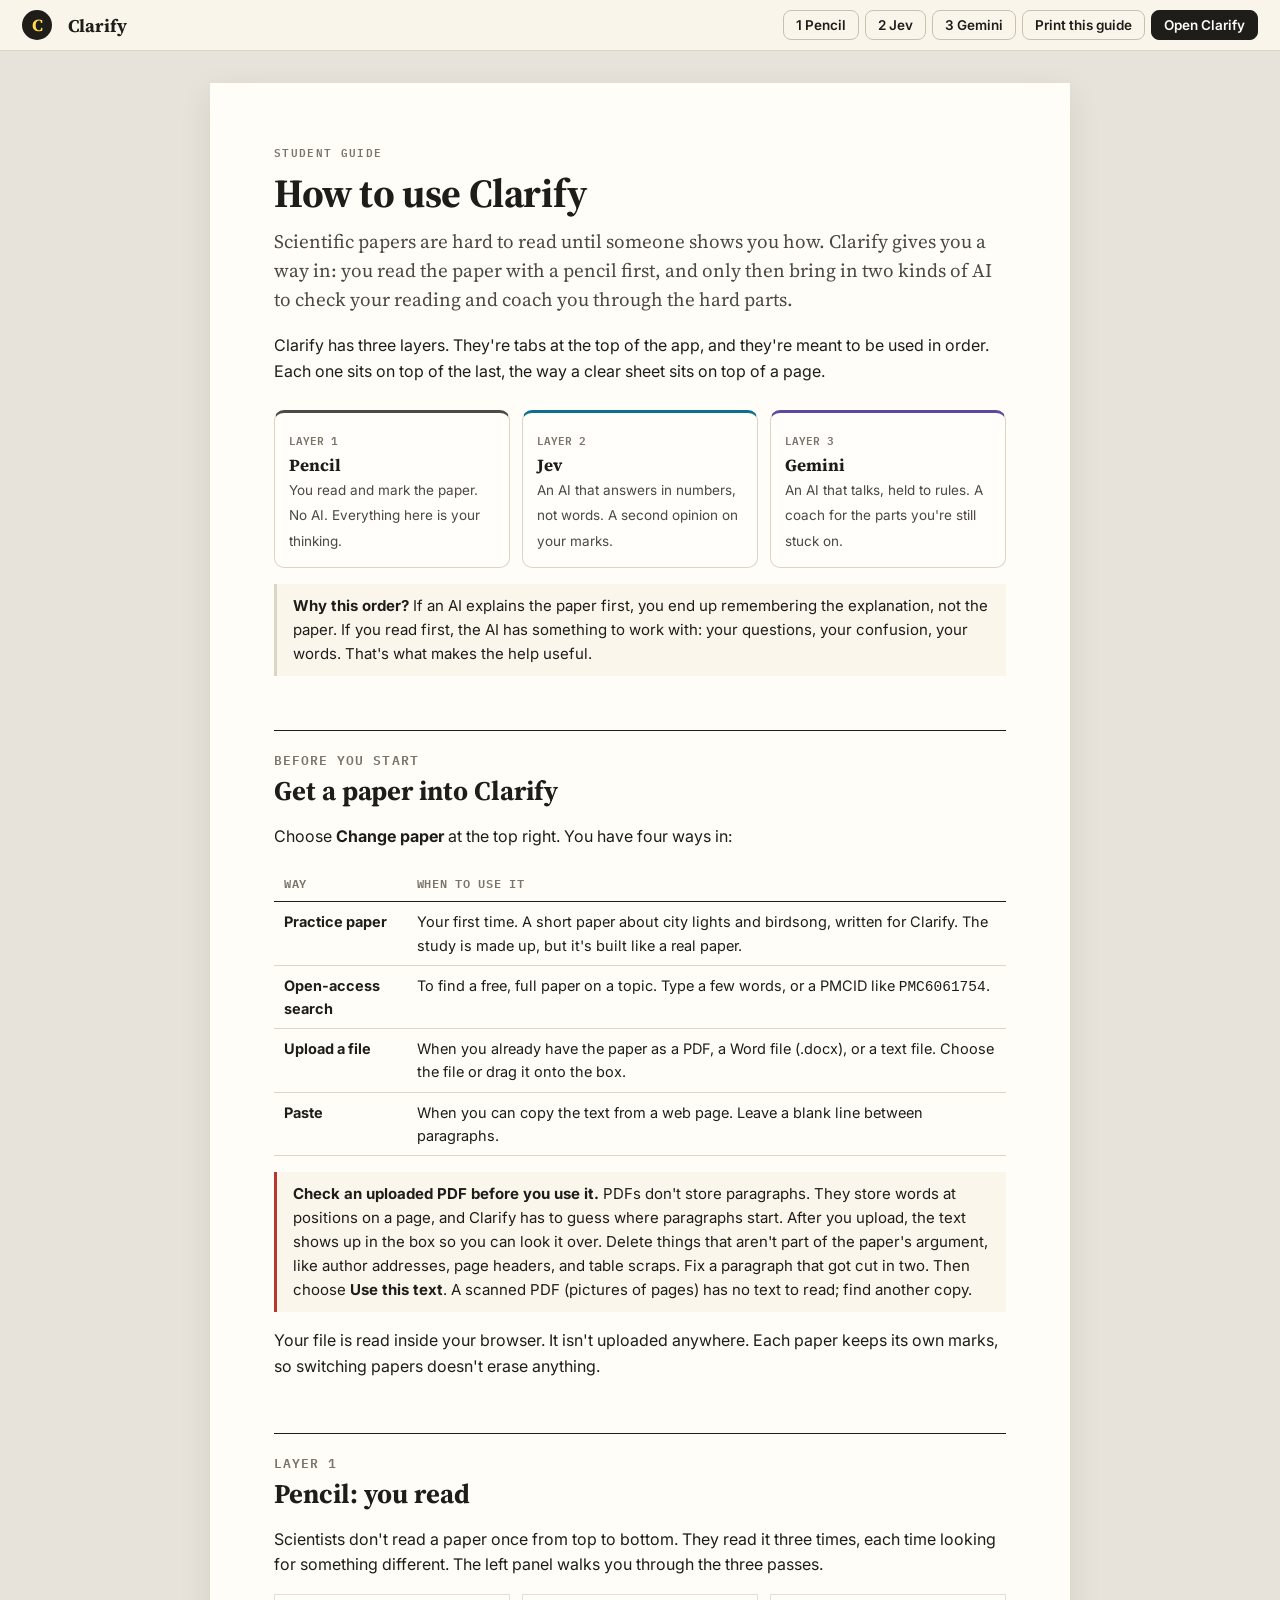
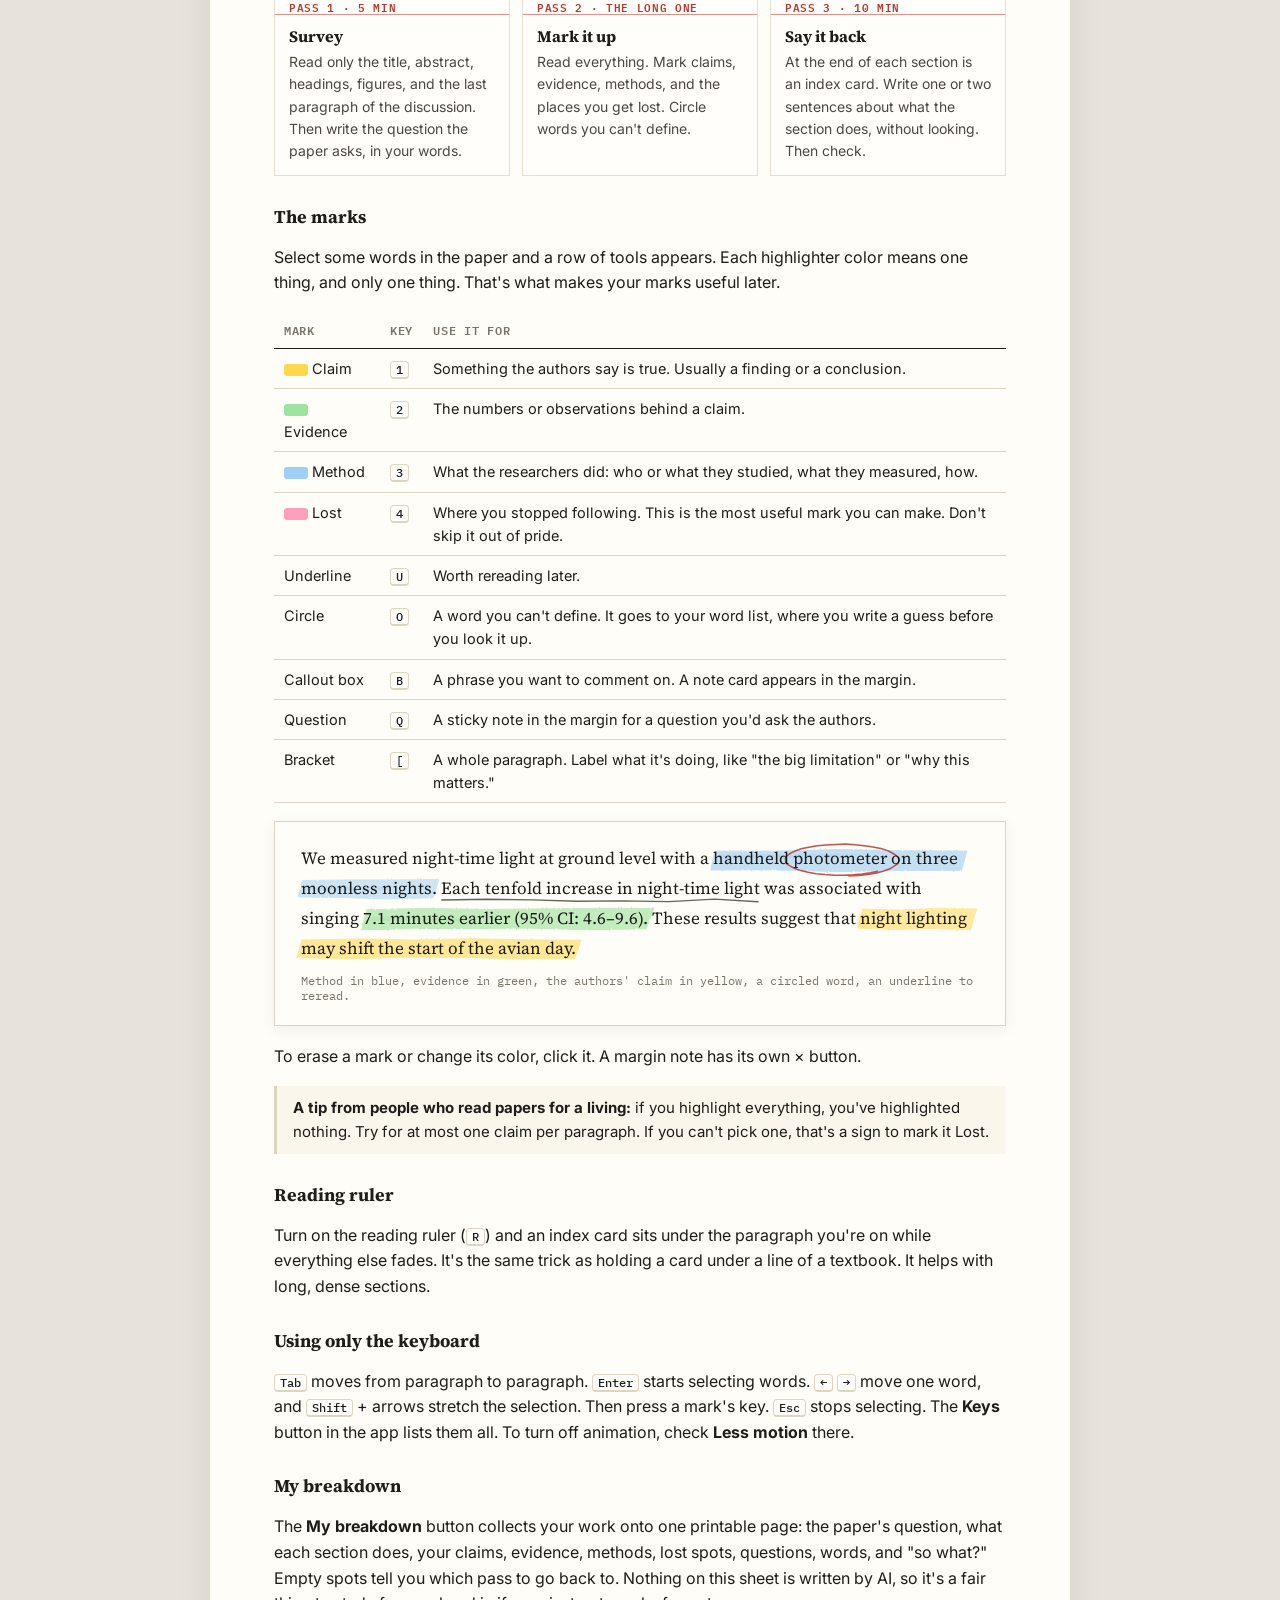
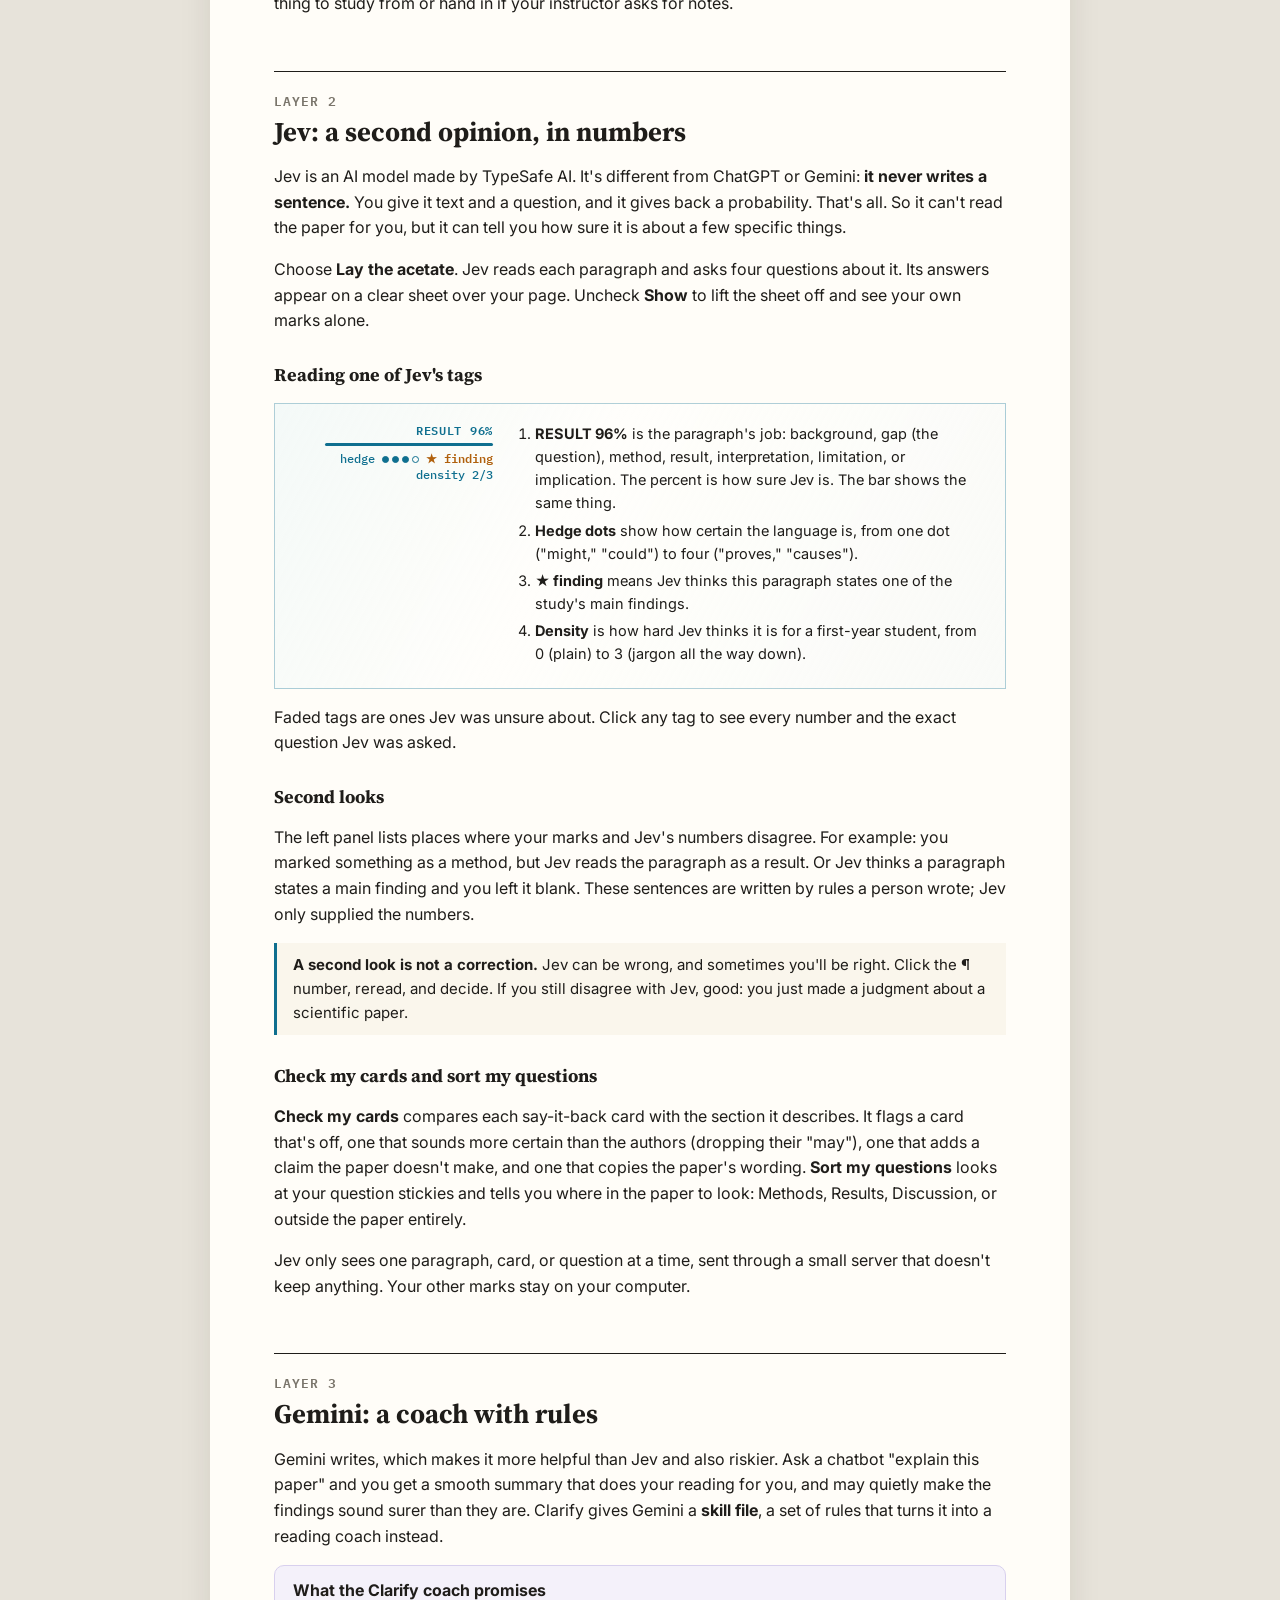
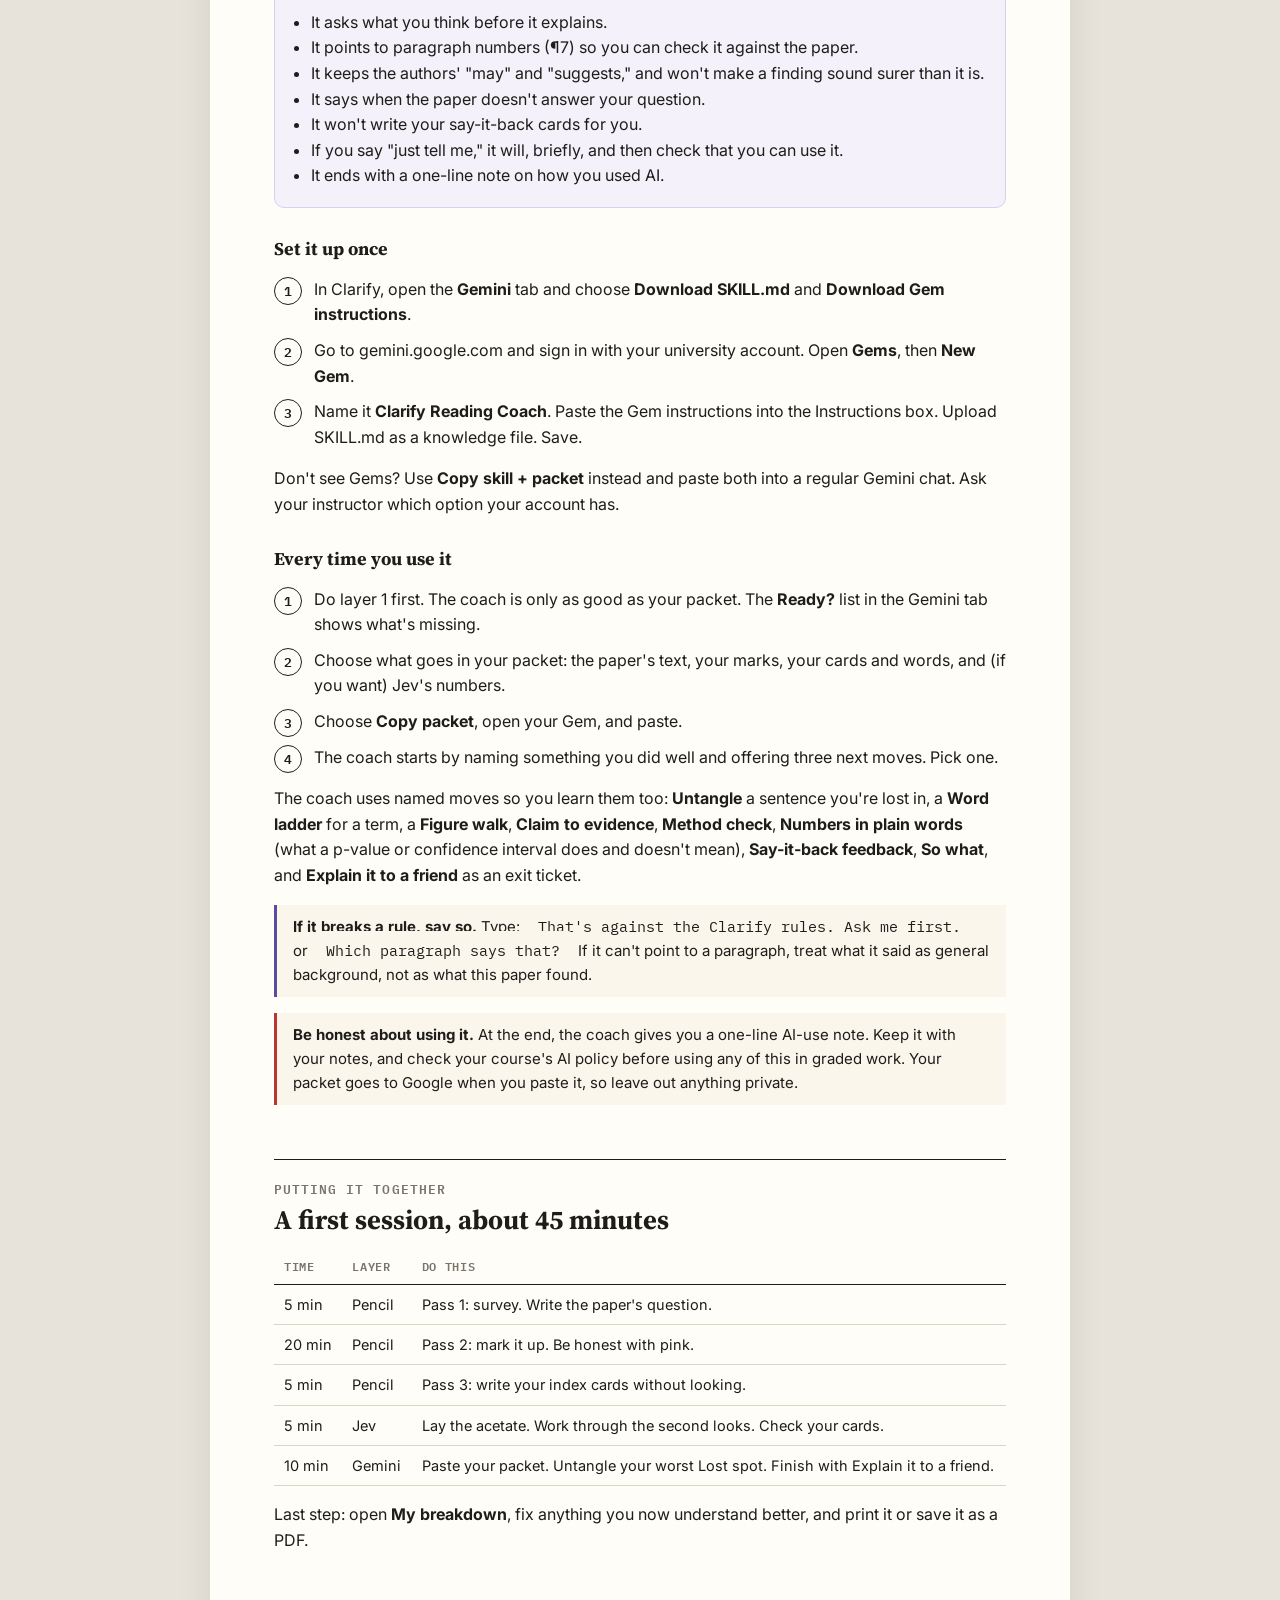
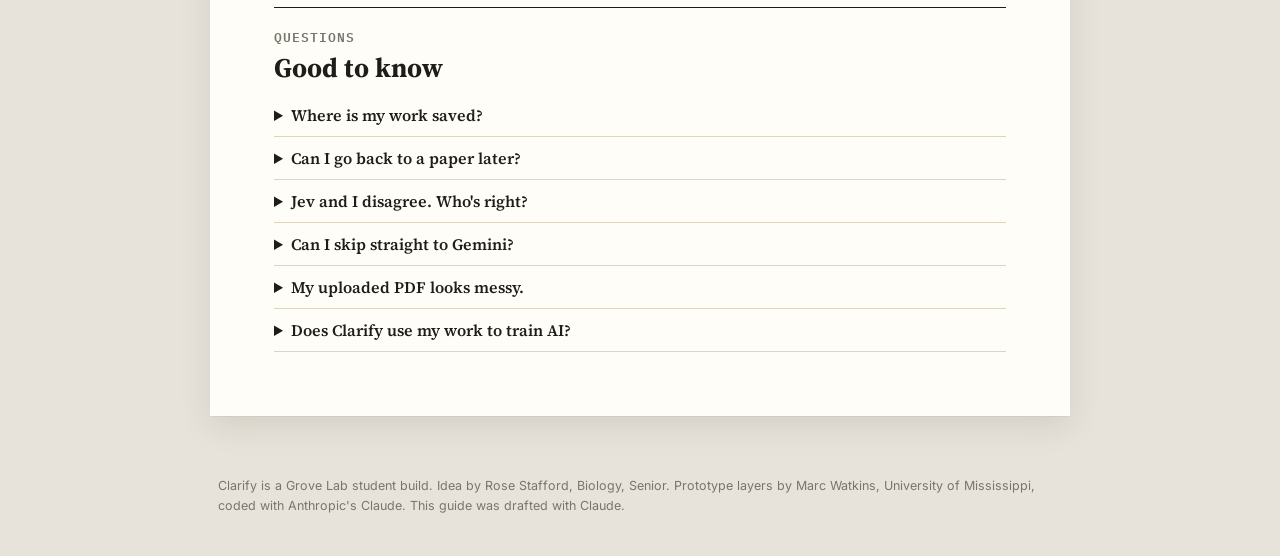
==== how-to-use/index.html @ d13e6b3a "Add files via upload" ====
<!doctype html>
<html lang="en">
<head>
<meta charset="utf-8">
<meta name="viewport" content="width=device-width, initial-scale=1">
<title>How to Use Clarify</title>
<meta name="description" content="A student guide to Clarify's three layers: reading with a pencil, Jev's numbers on acetate, and the Gemini reading coach.">
<link rel="preconnect" href="https://fonts.googleapis.com">
<link rel="preconnect" href="https://fonts.gstatic.com" crossorigin>
<link href="https://fonts.googleapis.com/css2?family=IBM+Plex+Mono:wght@400;500;600&family=Inter:wght@400;500;600;700&family=Source+Serif+4:opsz,wght@8..60,400;8..60,600;8..60,700&display=swap" rel="stylesheet">
<style>
:root {
  --desk: #e7e3da; --paper: #fffdf8; --paper-2: #faf6ec; --card: #fffefb; --ink: #1f1d1a; --ink-2: #4b4842; --muted: #7a756b; --rule: #ddd5c4;
  --pen: #2c4f8f; --red: #b8372e; --graphite: #4b4a47; --jev: #0f6f8f; --gem: #5b4a9e;
  --hl-claim: #ffd84d; --hl-evidence: #9ee39f; --hl-method: #9fcff5; --hl-lost: #ff9fbd;
  --sans: "Inter", ui-sans-serif, -apple-system, "Segoe UI", sans-serif; --serif: "Source Serif 4", Georgia, serif; --mono: "IBM Plex Mono", ui-monospace, Menlo, monospace;
}
* { box-sizing: border-box; }
body { margin: 0; background: var(--desk); color: var(--ink); font: 16px/1.6 var(--sans); }
a { color: var(--pen); }
:focus-visible { outline: 2px solid var(--pen); outline-offset: 2px; }
.top { position: sticky; top: 0; z-index: 5; display: flex; align-items: center; gap: 16px; padding: 10px 22px; background: rgba(250,246,236,.96); border-bottom: 1px solid var(--rule); }
.top .mark { width: 30px; height: 30px; border-radius: 50%; display: grid; place-items: center; background: var(--ink); color: var(--hl-claim); font: 700 17px var(--serif); }
.top b { font: 700 18px var(--serif); }
.top nav { margin-left: auto; display: flex; gap: 6px; flex-wrap: wrap; }
.btn { border: 1px solid var(--ink); background: var(--ink); color: var(--paper); border-radius: 8px; padding: 6px 12px; font: 600 13.5px var(--sans); text-decoration: none; cursor: pointer; }
.btn.ghost { background: transparent; color: var(--ink); border-color: #c9c1ae; }
.page { max-width: 860px; margin: 32px auto 60px; padding: 56px 64px 64px; background: var(--paper); box-shadow: 0 1px 0 rgba(0,0,0,.04), 0 10px 30px rgba(40,34,20,.10); }
.eyebrow { font: 600 11px var(--mono); text-transform: uppercase; letter-spacing: .12em; color: var(--muted); }
h1 { font: 700 40px/1.1 var(--serif); margin: 6px 0 12px; letter-spacing: -.01em; }
h2 { font: 700 27px/1.2 var(--serif); margin: 54px 0 10px; padding-top: 18px; border-top: 1px solid var(--ink); }
h2 .n { font: 600 13px var(--mono); color: var(--muted); display: block; margin-bottom: 4px; letter-spacing: .08em; }
h3 { font: 700 18px var(--serif); margin: 28px 0 6px; }
.lede { font: 19px/1.55 var(--serif); color: var(--ink-2); margin: 0 0 18px; }
p, li { color: var(--ink); }
.toc { display: grid; grid-template-columns: repeat(3, 1fr); gap: 12px; margin: 26px 0 8px; }
.toc a { display: block; text-decoration: none; color: var(--ink); background: var(--card); border: 1px solid var(--rule); border-radius: 10px; padding: 14px; border-top: 3px solid var(--graphite); }
.toc a:nth-child(2) { border-top-color: var(--jev); } .toc a:nth-child(3) { border-top-color: var(--gem); }
.toc b { display: block; font: 700 17px var(--serif); }
.toc span { font-size: 13.5px; color: var(--ink-2); }
.toc .k { font: 600 11px var(--mono); color: var(--muted); }
.note { background: var(--paper-2); border-left: 3px solid var(--rule); padding: 10px 16px; margin: 16px 0; font-size: 15px; }
.note.jev { border-left-color: var(--jev); } .note.gem { border-left-color: var(--gem); } .note.warn { border-left-color: var(--red); }
table { width: 100%; border-collapse: collapse; font-size: 14.5px; margin: 12px 0; }
th, td { text-align: left; vertical-align: top; padding: 8px 10px; border-bottom: 1px solid var(--rule); }
th { font: 600 12px var(--mono); text-transform: uppercase; letter-spacing: .06em; color: var(--muted); border-bottom: 1px solid var(--ink); }
kbd { font: 500 12px var(--mono); border: 1px solid var(--rule); border-bottom-width: 2px; border-radius: 4px; padding: 0 5px; background: var(--card); }
.sw { display: inline-block; width: 24px; height: 12px; border-radius: 3px; vertical-align: middle; }
.sw.claim { background: var(--hl-claim); } .sw.evidence { background: var(--hl-evidence); } .sw.method { background: var(--hl-method); } .sw.lost { background: var(--hl-lost); }
.demo { position: relative; margin: 18px 0; padding: 22px 26px; background: var(--paper); border: 1px solid var(--rule); box-shadow: 0 4px 14px rgba(40,34,20,.06); }
.demo p { font: 17px/1.75 var(--serif); margin: 0; position: relative; z-index: 1; }
.demo svg { position: absolute; left: 0; top: 0; pointer-events: none; overflow: visible; mix-blend-mode: multiply; z-index: 2; }
.demo .cap { font: 12px var(--mono); color: var(--muted); margin-top: 10px; position: relative; z-index: 1; }
.demo svg .hl { stroke: none; } .demo svg .hl-pass { fill: none; opacity: .3; stroke-linecap: round; }
.demo svg .c-claim { fill: var(--hl-claim); stroke: var(--hl-claim); } .demo svg .c-evidence { fill: var(--hl-evidence); stroke: var(--hl-evidence); }
.demo svg .c-method { fill: var(--hl-method); stroke: var(--hl-method); } .demo svg .c-lost { fill: var(--hl-lost); stroke: var(--hl-lost); }
.demo svg .pencil { fill: none; stroke: var(--graphite); stroke-linecap: round; opacity: .85; }
.demo svg .redpencil { fill: none; stroke: var(--red); stroke-linecap: round; opacity: .85; }
.demo svg .bluepencil { fill: none; stroke: var(--pen); stroke-linecap: round; opacity: .85; }
.passes { display: grid; grid-template-columns: repeat(3, 1fr); gap: 12px; margin: 14px 0; }
.passes div { background: #fffefa; border: 1px solid #e6dfcf; padding: 26px 14px 12px; position: relative;
  background-image: linear-gradient(transparent 19px, #e88f8a 19px, #e88f8a 20px, transparent 20px); background-repeat: no-repeat; }
.passes b { position: absolute; top: 2px; left: 14px; font: 600 11px var(--mono); color: var(--red); text-transform: uppercase; letter-spacing: .06em; }
.passes h4 { margin: 4px 0 4px; font: 700 16px var(--serif); }
.passes p { margin: 0; font-size: 14px; color: var(--ink-2); }
.tag-demo { display: grid; grid-template-columns: 200px 1fr; gap: 22px; align-items: start; margin: 16px 0; padding: 18px; border: 1px solid rgba(15,111,143,.32);
  background: linear-gradient(118deg, rgba(210,236,246,.25), rgba(255,255,255,.4) 40%, rgba(210,236,246,.12)); }
.jtag { font: 500 12px/1.35 var(--mono); color: var(--jev); text-align: right; }
.jtag .role { font-weight: 600; letter-spacing: .06em; }
.jtag .bar { display: block; height: 3px; width: 84%; margin: 4px 0 4px auto; background: var(--jev); border-radius: 2px; }
.jtag .dots { display: inline-flex; gap: 3px; vertical-align: middle; } .jtag .dots i { width: 7px; height: 7px; border: 1px solid var(--jev); border-radius: 50%; } .jtag .dots i.on { background: var(--jev); }
.jtag .star { color: #b0600c; font-weight: 600; }
.tag-demo ol { margin: 0; padding-left: 20px; font-size: 14.5px; }
.tag-demo li { margin-bottom: 4px; }
.steps { counter-reset: s; list-style: none; padding: 0; }
.steps > li { counter-increment: s; position: relative; padding-left: 40px; margin: 10px 0; }
.steps > li::before { content: counter(s); position: absolute; left: 0; top: 0; width: 26px; height: 26px; border-radius: 50%; border: 1.5px solid var(--ink); display: grid; place-items: center; font: 600 12.5px var(--mono); }
.promise { background: #f4f1fa; border: 1px solid #d8d0ee; border-radius: 10px; padding: 12px 18px; }
.promise ul { margin: 6px 0; padding-left: 18px; }
.quote { font: 15px/1.5 var(--mono); background: var(--paper-2); padding: 10px 14px; border-radius: 6px; }
details { border-bottom: 1px solid var(--rule); padding: 10px 0; }
summary { cursor: pointer; font: 600 16px var(--serif); }
details p { margin: 8px 0 0; color: var(--ink-2); font-size: 15px; }
.foot { max-width: 860px; margin: 0 auto 40px; font-size: 12.5px; color: var(--muted); padding: 0 8px; }
@media (max-width: 760px) { .page { padding: 32px 20px; margin: 0; } .toc, .passes { grid-template-columns: 1fr; } .tag-demo { grid-template-columns: 1fr; } h1 { font-size: 32px; } }
@media print { .top, .no-print { display: none; } body { background: #fff; } .page { box-shadow: none; margin: 0; max-width: none; padding: 0; } h2 { break-after: avoid; } .demo, .tag-demo, table { break-inside: avoid; } }
</style>
</head>
<body>
<header class="top">
  <span class="mark" aria-hidden="true">C</span><b>Clarify</b>
  <nav><a class="btn ghost" href="#pencil">1 Pencil</a><a class="btn ghost" href="#jev">2 Jev</a><a class="btn ghost" href="#gemini">3 Gemini</a><button class="btn ghost" onclick="print()">Print this guide</button><a class="btn" href="../index.html">Open Clarify</a></nav>
</header>

<main class="page">
  <span class="eyebrow">Student guide</span>
  <h1>How to use Clarify</h1>
  <p class="lede">Scientific papers are hard to read until someone shows you how. Clarify gives you a way in: you read the paper with a pencil first, and only then bring in two kinds of AI to check your reading and coach you through the hard parts.</p>
  <p>Clarify has three layers. They're tabs at the top of the app, and they're meant to be used in order. Each one sits on top of the last, the way a clear sheet sits on top of a page.</p>

  <div class="toc">
    <a href="#pencil"><span class="k">LAYER 1</span><b>Pencil</b><span>You read and mark the paper. No AI. Everything here is your thinking.</span></a>
    <a href="#jev"><span class="k">LAYER 2</span><b>Jev</b><span>An AI that answers in numbers, not words. A second opinion on your marks.</span></a>
    <a href="#gemini"><span class="k">LAYER 3</span><b>Gemini</b><span>An AI that talks, held to rules. A coach for the parts you're still stuck on.</span></a>
  </div>

  <div class="note"><b>Why this order?</b> If an AI explains the paper first, you end up remembering the explanation, not the paper. If you read first, the AI has something to work with: your questions, your confusion, your words. That's what makes the help useful.</div>

  <h2 id="start"><span class="n">BEFORE YOU START</span>Get a paper into Clarify</h2>
  <p>Choose <b>Change paper</b> at the top right. You have four ways in:</p>
  <table>
    <tr><th>Way</th><th>When to use it</th></tr>
    <tr><td><b>Practice paper</b></td><td>Your first time. A short paper about city lights and birdsong, written for Clarify. The study is made up, but it's built like a real paper.</td></tr>
    <tr><td><b>Open-access search</b></td><td>To find a free, full paper on a topic. Type a few words, or a PMCID like <code>PMC6061754</code>.</td></tr>
    <tr><td><b>Upload a file</b></td><td>When you already have the paper as a PDF, a Word file (.docx), or a text file. Choose the file or drag it onto the box.</td></tr>
    <tr><td><b>Paste</b></td><td>When you can copy the text from a web page. Leave a blank line between paragraphs.</td></tr>
  </table>
  <div class="note warn"><b>Check an uploaded PDF before you use it.</b> PDFs don't store paragraphs. They store words at positions on a page, and Clarify has to guess where paragraphs start. After you upload, the text shows up in the box so you can look it over. Delete things that aren't part of the paper's argument, like author addresses, page headers, and table scraps. Fix a paragraph that got cut in two. Then choose <b>Use this text</b>. A scanned PDF (pictures of pages) has no text to read; find another copy.</div>
  <p>Your file is read inside your browser. It isn't uploaded anywhere. Each paper keeps its own marks, so switching papers doesn't erase anything.</p>

  <h2 id="pencil"><span class="n">LAYER 1</span>Pencil: you read</h2>
  <p>Scientists don't read a paper once from top to bottom. They read it three times, each time looking for something different. The left panel walks you through the three passes.</p>
  <div class="passes">
    <div><b>Pass 1 · 5 min</b><h4>Survey</h4><p>Read only the title, abstract, headings, figures, and the last paragraph of the discussion. Then write the question the paper asks, in your words.</p></div>
    <div><b>Pass 2 · the long one</b><h4>Mark it up</h4><p>Read everything. Mark claims, evidence, methods, and the places you get lost. Circle words you can't define.</p></div>
    <div><b>Pass 3 · 10 min</b><h4>Say it back</h4><p>At the end of each section is an index card. Write one or two sentences about what the section does, without looking. Then check.</p></div>
  </div>

  <h3>The marks</h3>
  <p>Select some words in the paper and a row of tools appears. Each highlighter color means one thing, and only one thing. That's what makes your marks useful later.</p>
  <table>
    <tr><th>Mark</th><th>Key</th><th>Use it for</th></tr>
    <tr><td><span class="sw claim"></span> Claim</td><td><kbd>1</kbd></td><td>Something the authors say is true. Usually a finding or a conclusion.</td></tr>
    <tr><td><span class="sw evidence"></span> Evidence</td><td><kbd>2</kbd></td><td>The numbers or observations behind a claim.</td></tr>
    <tr><td><span class="sw method"></span> Method</td><td><kbd>3</kbd></td><td>What the researchers did: who or what they studied, what they measured, how.</td></tr>
    <tr><td><span class="sw lost"></span> Lost</td><td><kbd>4</kbd></td><td>Where you stopped following. This is the most useful mark you can make. Don't skip it out of pride.</td></tr>
    <tr><td>Underline</td><td><kbd>U</kbd></td><td>Worth rereading later.</td></tr>
    <tr><td>Circle</td><td><kbd>O</kbd></td><td>A word you can't define. It goes to your word list, where you write a guess before you look it up.</td></tr>
    <tr><td>Callout box</td><td><kbd>B</kbd></td><td>A phrase you want to comment on. A note card appears in the margin.</td></tr>
    <tr><td>Question</td><td><kbd>Q</kbd></td><td>A sticky note in the margin for a question you'd ask the authors.</td></tr>
    <tr><td>Bracket</td><td><kbd>[</kbd></td><td>A whole paragraph. Label what it's doing, like "the big limitation" or "why this matters."</td></tr>
  </table>

  <div class="demo" id="demo">
    <p id="demoText">We measured night-time light at ground level with a handheld photometer on three moonless nights. Each tenfold increase in night-time light was associated with singing 7.1 minutes earlier (95% CI: 4.6–9.6). These results suggest that night lighting may shift the start of the avian day.</p>
    <div class="cap">Method in blue, evidence in green, the authors' claim in yellow, a circled word, an underline to reread.</div>
  </div>
  <p>To erase a mark or change its color, click it. A margin note has its own × button.</p>
  <div class="note"><b>A tip from people who read papers for a living:</b> if you highlight everything, you've highlighted nothing. Try for at most one claim per paragraph. If you can't pick one, that's a sign to mark it Lost.</div>

  <h3>Reading ruler</h3>
  <p>Turn on the reading ruler (<kbd>R</kbd>) and an index card sits under the paragraph you're on while everything else fades. It's the same trick as holding a card under a line of a textbook. It helps with long, dense sections.</p>

  <h3>Using only the keyboard</h3>
  <p><kbd>Tab</kbd> moves from paragraph to paragraph. <kbd>Enter</kbd> starts selecting words. <kbd>←</kbd> <kbd>→</kbd> move one word, and <kbd>Shift</kbd> + arrows stretch the selection. Then press a mark's key. <kbd>Esc</kbd> stops selecting. The <b>Keys</b> button in the app lists them all. To turn off animation, check <b>Less motion</b> there.</p>

  <h3>My breakdown</h3>
  <p>The <b>My breakdown</b> button collects your work onto one printable page: the paper's question, what each section does, your claims, evidence, methods, lost spots, questions, words, and "so what?" Empty spots tell you which pass to go back to. Nothing on this sheet is written by AI, so it's a fair thing to study from or hand in if your instructor asks for notes.</p>

  <h2 id="jev"><span class="n">LAYER 2</span>Jev: a second opinion, in numbers</h2>
  <p>Jev is an AI model made by TypeSafe AI. It's different from ChatGPT or Gemini: <b>it never writes a sentence.</b> You give it text and a question, and it gives back a probability. That's all. So it can't read the paper for you, but it can tell you how sure it is about a few specific things.</p>
  <p>Choose <b>Lay the acetate</b>. Jev reads each paragraph and asks four questions about it. Its answers appear on a clear sheet over your page. Uncheck <b>Show</b> to lift the sheet off and see your own marks alone.</p>

  <h3>Reading one of Jev's tags</h3>
  <div class="tag-demo">
    <div class="jtag" aria-hidden="true"><span class="role">RESULT 96%</span><span class="bar"></span>hedge <span class="dots"><i class="on"></i><i class="on"></i><i class="on"></i><i></i></span> <span class="star">★ finding</span><br>density 2/3</div>
    <ol>
      <li><b>RESULT 96%</b> is the paragraph's job: background, gap (the question), method, result, interpretation, limitation, or implication. The percent is how sure Jev is. The bar shows the same thing.</li>
      <li><b>Hedge dots</b> show how certain the language is, from one dot ("might," "could") to four ("proves," "causes").</li>
      <li><b>★ finding</b> means Jev thinks this paragraph states one of the study's main findings.</li>
      <li><b>Density</b> is how hard Jev thinks it is for a first-year student, from 0 (plain) to 3 (jargon all the way down).</li>
    </ol>
  </div>
  <p>Faded tags are ones Jev was unsure about. Click any tag to see every number and the exact question Jev was asked.</p>

  <h3>Second looks</h3>
  <p>The left panel lists places where your marks and Jev's numbers disagree. For example: you marked something as a method, but Jev reads the paragraph as a result. Or Jev thinks a paragraph states a main finding and you left it blank. These sentences are written by rules a person wrote; Jev only supplied the numbers.</p>
  <div class="note jev"><b>A second look is not a correction.</b> Jev can be wrong, and sometimes you'll be right. Click the ¶ number, reread, and decide. If you still disagree with Jev, good: you just made a judgment about a scientific paper.</div>

  <h3>Check my cards and sort my questions</h3>
  <p><b>Check my cards</b> compares each say-it-back card with the section it describes. It flags a card that's off, one that sounds more certain than the authors (dropping their "may"), one that adds a claim the paper doesn't make, and one that copies the paper's wording. <b>Sort my questions</b> looks at your question stickies and tells you where in the paper to look: Methods, Results, Discussion, or outside the paper entirely.</p>
  <p>Jev only sees one paragraph, card, or question at a time, sent through a small server that doesn't keep anything. Your other marks stay on your computer.</p>

  <h2 id="gemini"><span class="n">LAYER 3</span>Gemini: a coach with rules</h2>
  <p>Gemini writes, which makes it more helpful than Jev and also riskier. Ask a chatbot "explain this paper" and you get a smooth summary that does your reading for you, and may quietly make the findings sound surer than they are. Clarify gives Gemini a <b>skill file</b>, a set of rules that turns it into a reading coach instead.</p>

  <div class="promise">
    <b>What the Clarify coach promises</b>
    <ul>
      <li>It asks what you think before it explains.</li>
      <li>It points to paragraph numbers (¶7) so you can check it against the paper.</li>
      <li>It keeps the authors' "may" and "suggests," and won't make a finding sound surer than it is.</li>
      <li>It says when the paper doesn't answer your question.</li>
      <li>It won't write your say-it-back cards for you.</li>
      <li>If you say "just tell me," it will, briefly, and then check that you can use it.</li>
      <li>It ends with a one-line note on how you used AI.</li>
    </ul>
  </div>

  <h3>Set it up once</h3>
  <ol class="steps">
    <li>In Clarify, open the <b>Gemini</b> tab and choose <b>Download SKILL.md</b> and <b>Download Gem instructions</b>.</li>
    <li>Go to gemini.google.com and sign in with your university account. Open <b>Gems</b>, then <b>New Gem</b>.</li>
    <li>Name it <b>Clarify Reading Coach</b>. Paste the Gem instructions into the Instructions box. Upload SKILL.md as a knowledge file. Save.</li>
  </ol>
  <p>Don't see Gems? Use <b>Copy skill + packet</b> instead and paste both into a regular Gemini chat. Ask your instructor which option your account has.</p>

  <h3>Every time you use it</h3>
  <ol class="steps">
    <li>Do layer 1 first. The coach is only as good as your packet. The <b>Ready?</b> list in the Gemini tab shows what's missing.</li>
    <li>Choose what goes in your packet: the paper's text, your marks, your cards and words, and (if you want) Jev's numbers.</li>
    <li>Choose <b>Copy packet</b>, open your Gem, and paste.</li>
    <li>The coach starts by naming something you did well and offering three next moves. Pick one.</li>
  </ol>
  <p>The coach uses named moves so you learn them too: <b>Untangle</b> a sentence you're lost in, a <b>Word ladder</b> for a term, a <b>Figure walk</b>, <b>Claim to evidence</b>, <b>Method check</b>, <b>Numbers in plain words</b> (what a p-value or confidence interval does and doesn't mean), <b>Say-it-back feedback</b>, <b>So what</b>, and <b>Explain it to a friend</b> as an exit ticket.</p>

  <div class="note gem"><b>If it breaks a rule, say so.</b> Type: <span class="quote">That's against the Clarify rules. Ask me first.</span> or <span class="quote">Which paragraph says that?</span> If it can't point to a paragraph, treat what it said as general background, not as what this paper found.</div>
  <div class="note warn"><b>Be honest about using it.</b> At the end, the coach gives you a one-line AI-use note. Keep it with your notes, and check your course's AI policy before using any of this in graded work. Your packet goes to Google when you paste it, so leave out anything private.</div>

  <h2 id="session"><span class="n">PUTTING IT TOGETHER</span>A first session, about 45 minutes</h2>
  <table>
    <tr><th>Time</th><th>Layer</th><th>Do this</th></tr>
    <tr><td>5 min</td><td>Pencil</td><td>Pass 1: survey. Write the paper's question.</td></tr>
    <tr><td>20 min</td><td>Pencil</td><td>Pass 2: mark it up. Be honest with pink.</td></tr>
    <tr><td>5 min</td><td>Pencil</td><td>Pass 3: write your index cards without looking.</td></tr>
    <tr><td>5 min</td><td>Jev</td><td>Lay the acetate. Work through the second looks. Check your cards.</td></tr>
    <tr><td>10 min</td><td>Gemini</td><td>Paste your packet. Untangle your worst Lost spot. Finish with Explain it to a friend.</td></tr>
  </table>
  <p>Last step: open <b>My breakdown</b>, fix anything you now understand better, and print it or save it as a PDF.</p>

  <h2 id="faq"><span class="n">QUESTIONS</span>Good to know</h2>
  <details><summary>Where is my work saved?</summary><p>In this browser on this computer. It stays there until you clear your browser's site data. It doesn't follow you to another computer, so print or save your breakdown if you'll need it elsewhere.</p></details>
  <details><summary>Can I go back to a paper later?</summary><p>Yes. <b>Change paper</b> lists your papers at the top. Each one keeps its own marks.</p></details>
  <details><summary>Jev and I disagree. Who's right?</summary><p>Reread the paragraph and decide. Jev reads one paragraph at a time and can't see the rest of the paper. A low percent means it wasn't sure either.</p></details>
  <details><summary>Can I skip straight to Gemini?</summary><p>You can, but the coach will ask you to read first, and it'll have much less to work with. Most of what makes it helpful comes from your marks.</p></details>
  <details><summary>My uploaded PDF looks messy.</summary><p>That's normal for PDFs, especially two-column journal articles. Clean up the text in the box before choosing Use this text. If the journal has an HTML version, copying from that and pasting is often cleaner.</p></details>
  <details><summary>Does Clarify use my work to train AI?</summary><p>Clarify itself stores nothing on a server. Jev's server doesn't keep what it reads. What you paste into Gemini follows Google's terms for your university account.</p></details>
</main>
<footer class="foot">Clarify is a Grove Lab student build. Idea by Rose Stafford, Biology, Senior. Prototype layers by Marc Watkins, University of Mississippi, coded with Anthropic's Claude. This guide was drafted with Claude.</footer>

<script src="../js/ink.js"></script>
<script>
/* Draw real Clarify marks on the demo paragraph with the app's own ink. */
(function () {
  const demo = document.getElementById("demo"), p = document.getElementById("demoText"), t = p.firstChild;
  const marks = [
    ["handheld photometer on three moonless nights", "hl", "method", "d1"],
    ["7.1 minutes earlier (95% CI: 4.6–9.6)", "hl", "evidence", "d2"],
    ["night lighting may shift the start of the avian day", "hl", "claim", "d3"],
    ["photometer", "circle", null, "d4"],
    ["Each tenfold increase in night-time light", "ul", null, "d5"]
  ];
  function draw() {
    demo.querySelectorAll("svg").forEach(s => s.remove());
    const svg = Ink.el("svg", { width: demo.offsetWidth, height: demo.offsetHeight, "aria-hidden": "true" }, demo);
    Ink.defs(svg);
    const under = Ink.el("g", { filter: "url(#inkgrain)" }, svg), over = Ink.el("g", { filter: "url(#graphite)" }, svg);
    const o = demo.getBoundingClientRect();
    marks.forEach(([phrase, tool, color, id]) => {
      const s = t.data.indexOf(phrase); if (s < 0) return;
      const r = document.createRange(); r.setStart(t, s); r.setEnd(t, s + phrase.length);
      const ls = Ink.lines(r.getClientRects()).map(l => ({ left: l.left - o.left, right: l.right - o.left, top: l.top - o.top, bottom: l.bottom - o.top }));
      const rnd = Ink.seed(id);
      if (tool === "hl") Ink.highlighter(Ink.el("g", {}, under), ls, "c-" + color, rnd);
      else if (tool === "ul") Ink.underline(Ink.el("g", {}, over), ls, rnd);
      else Ink.circle(Ink.el("g", {}, over), ls, rnd);
    });
  }
  (document.fonts ? document.fonts.ready : Promise.resolve()).then(draw);
  let rt; addEventListener("resize", () => { clearTimeout(rt); rt = setTimeout(draw, 120); });
})();
</script>
</body>
</html>
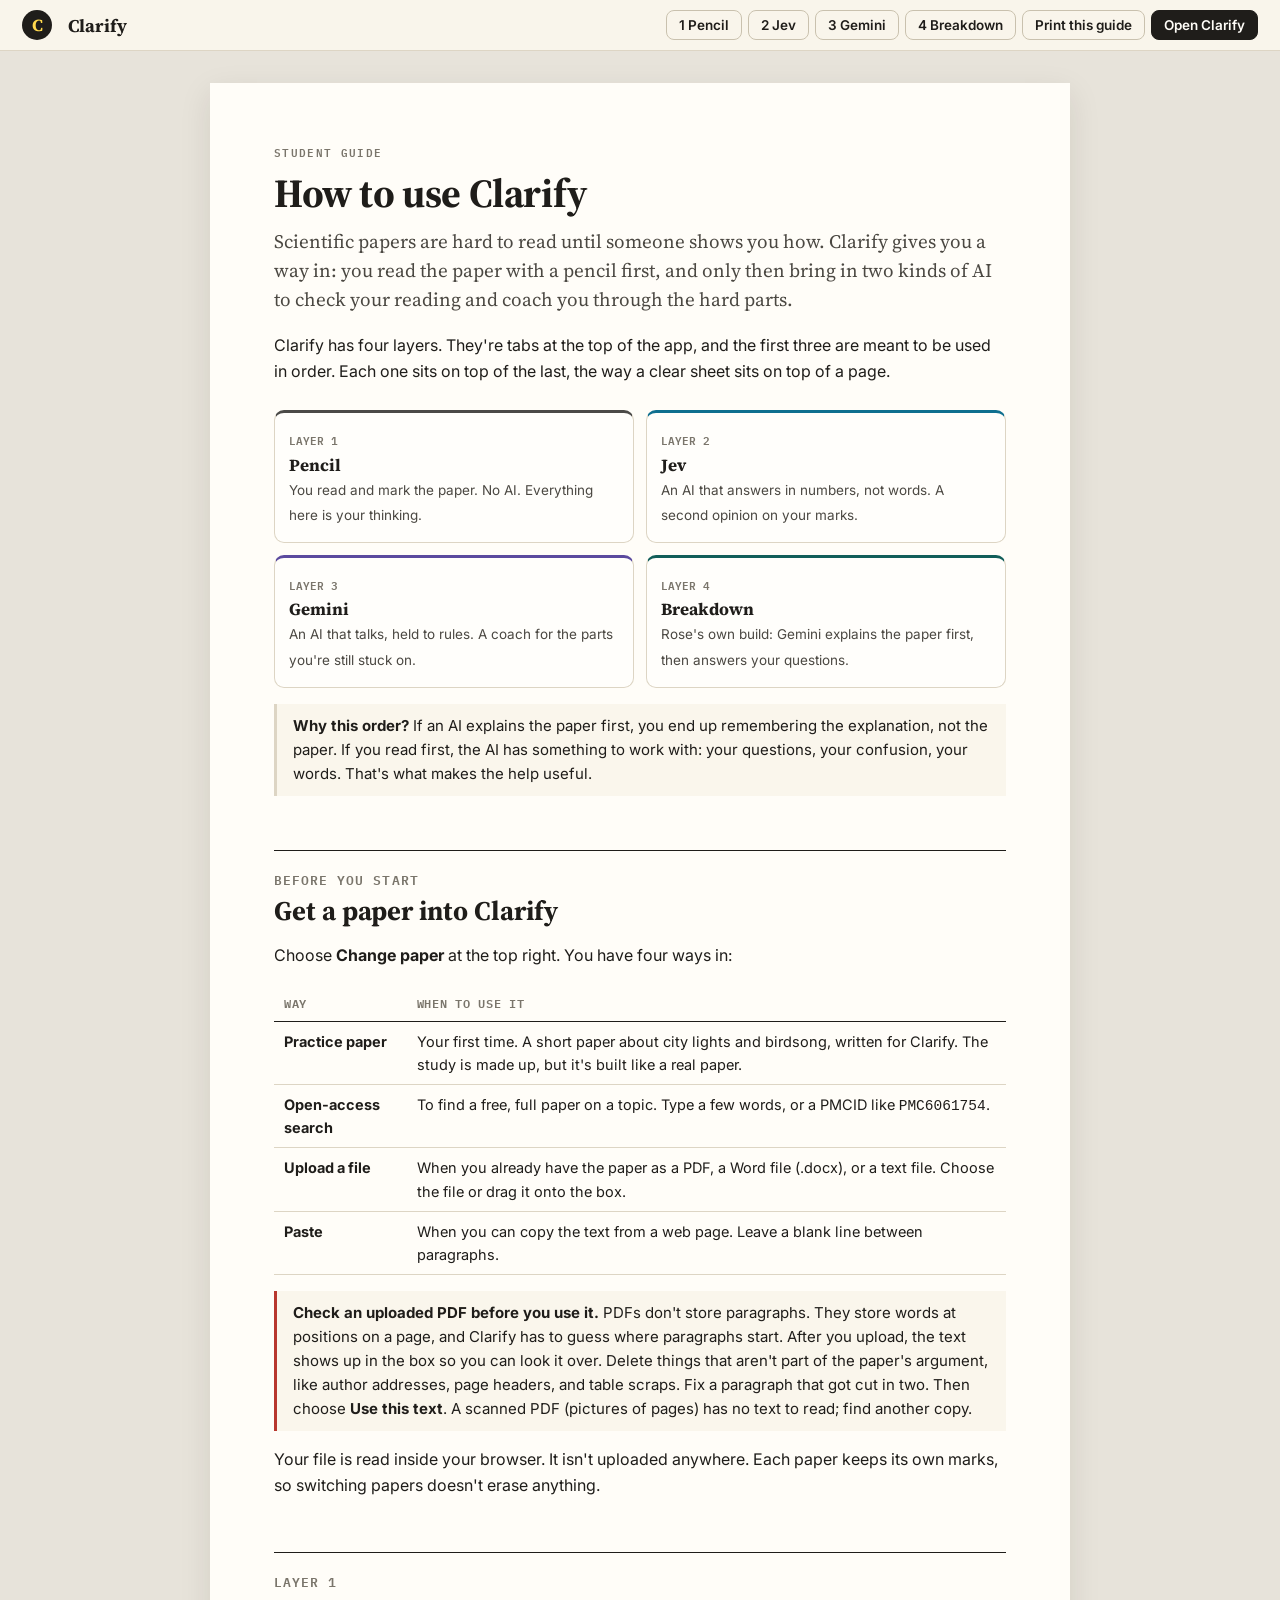
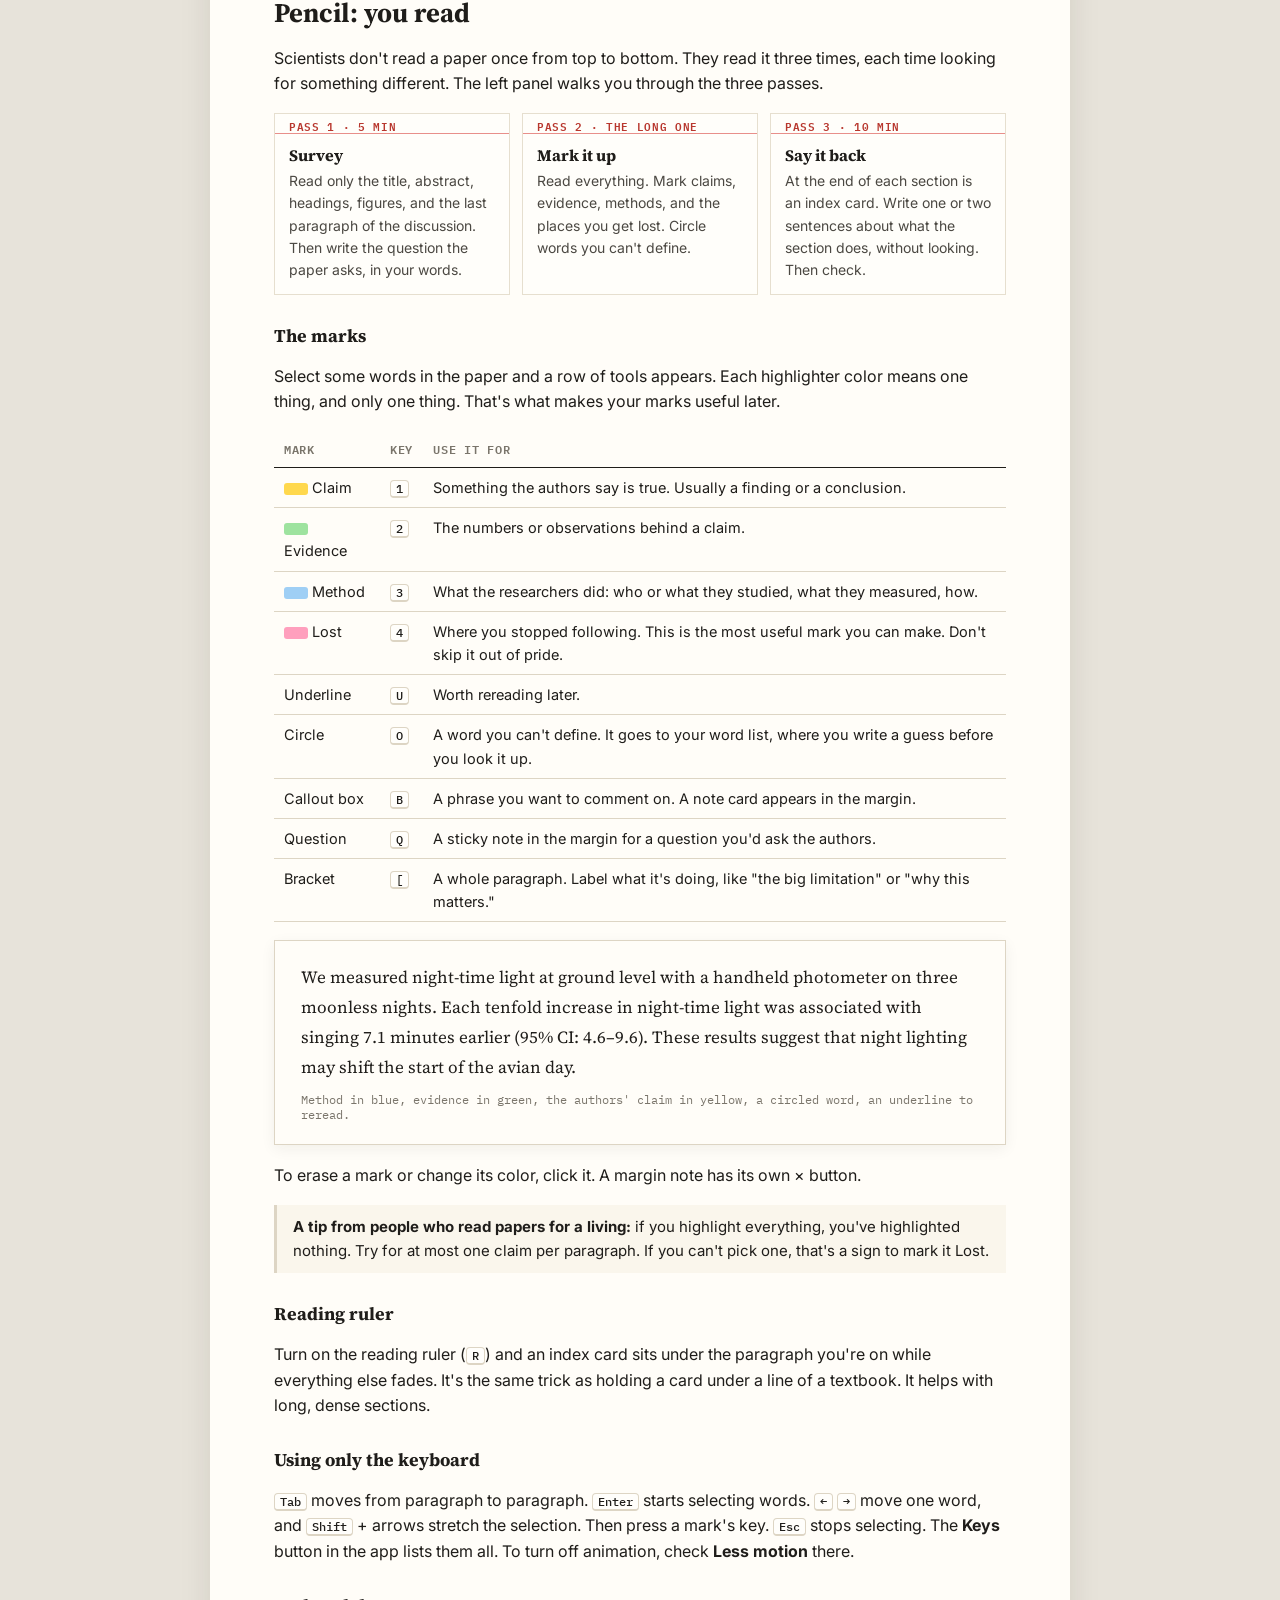
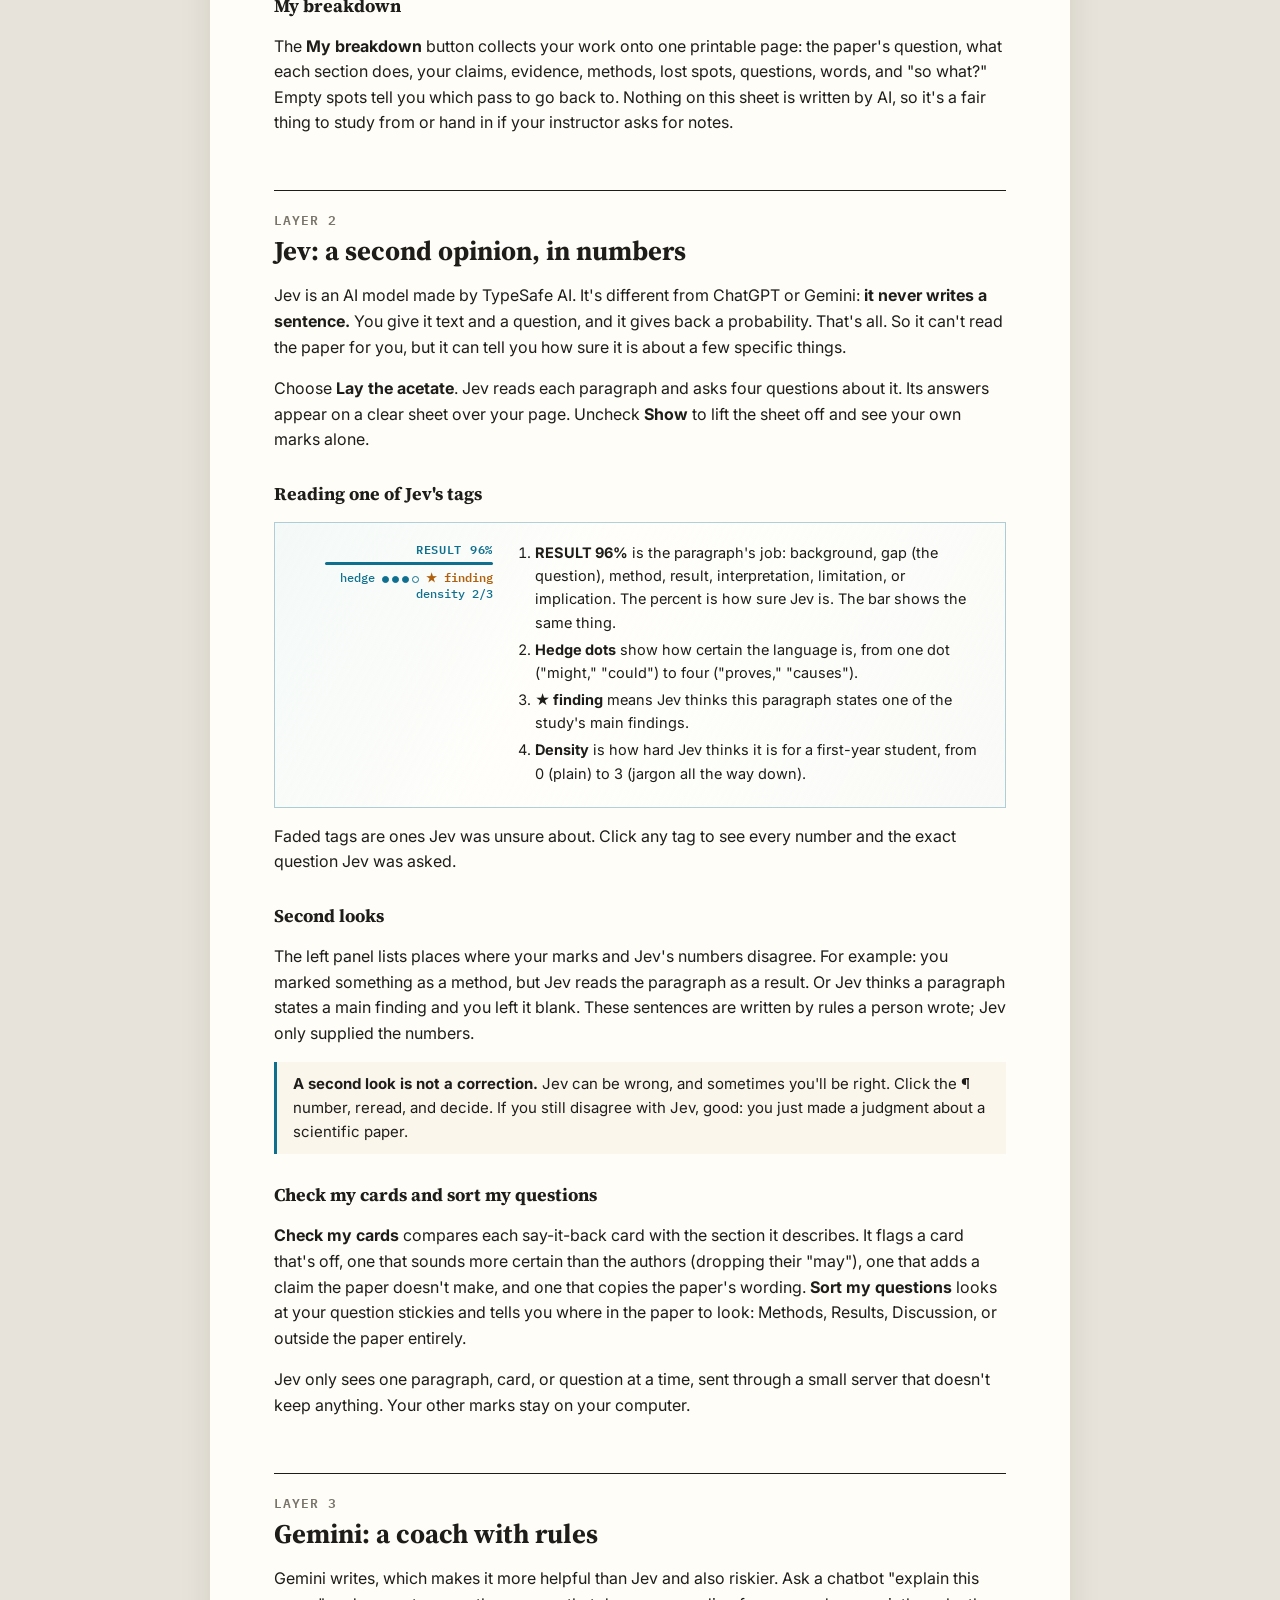
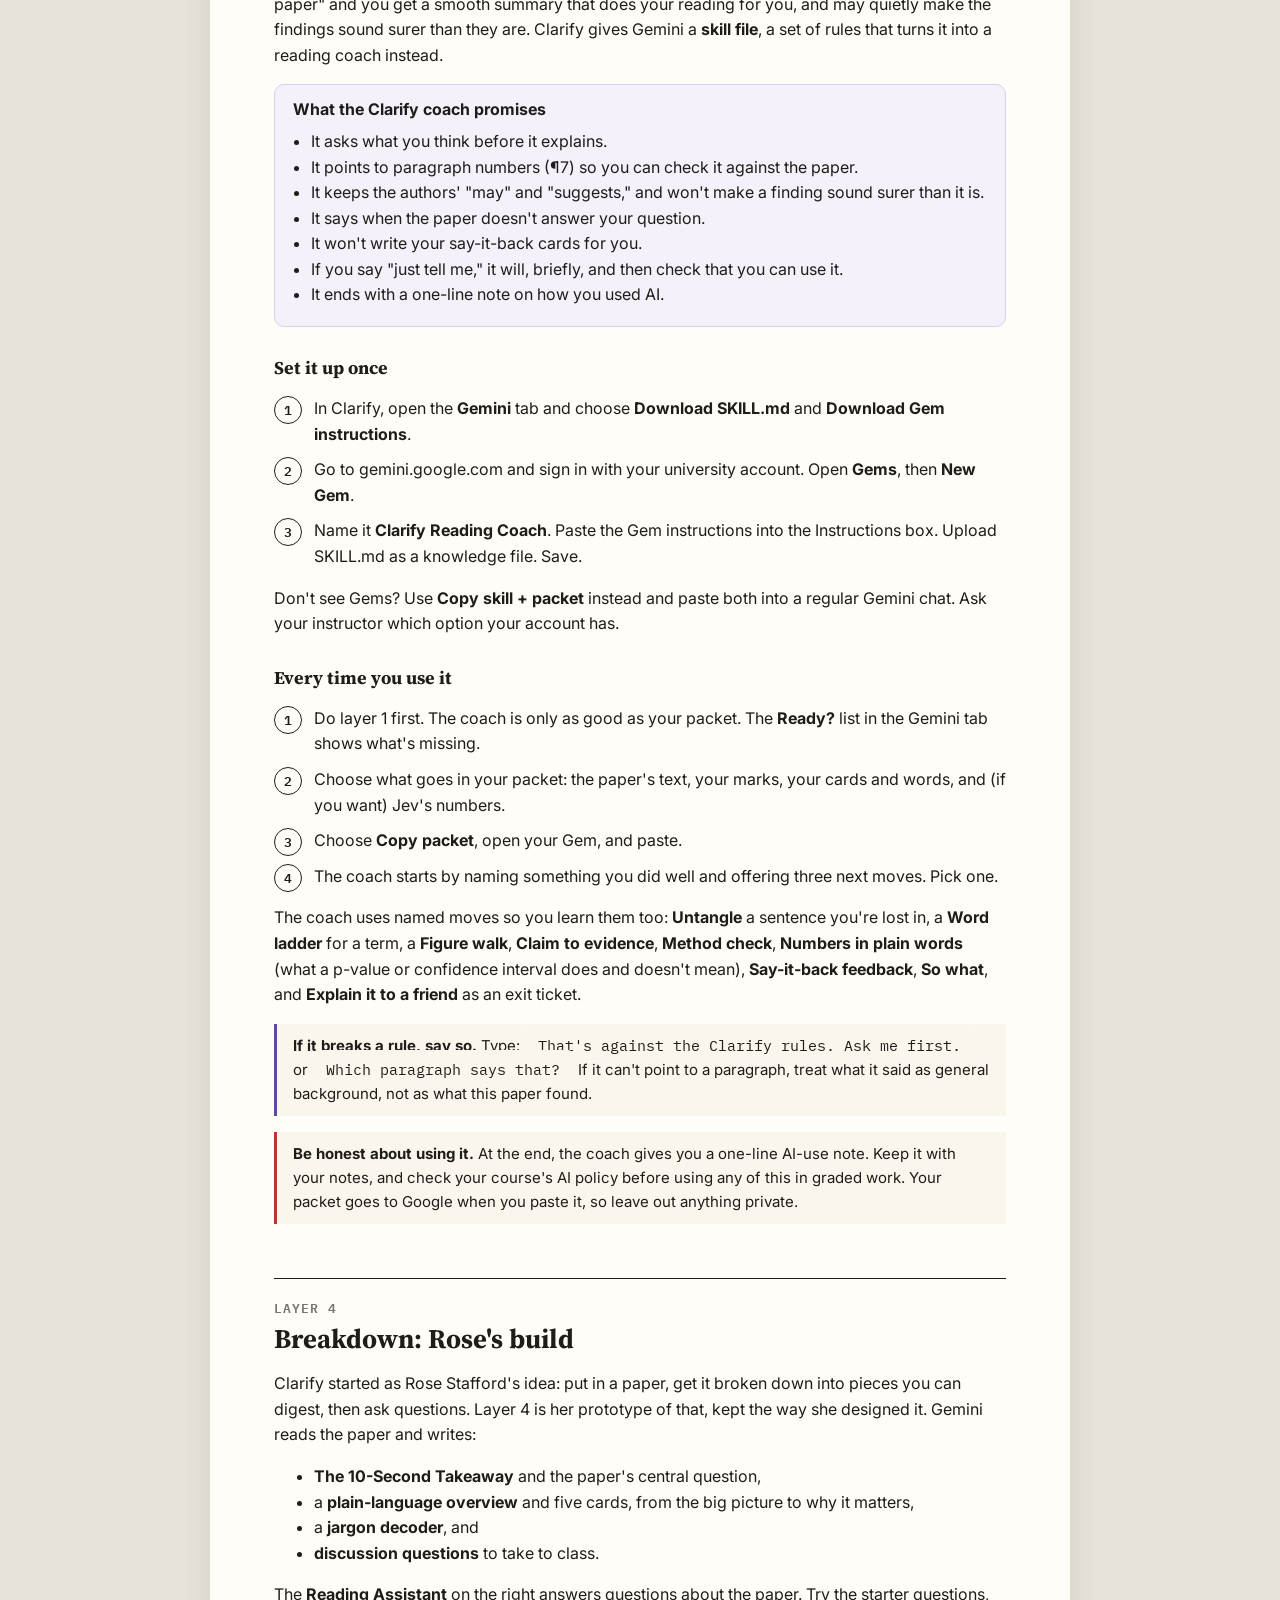
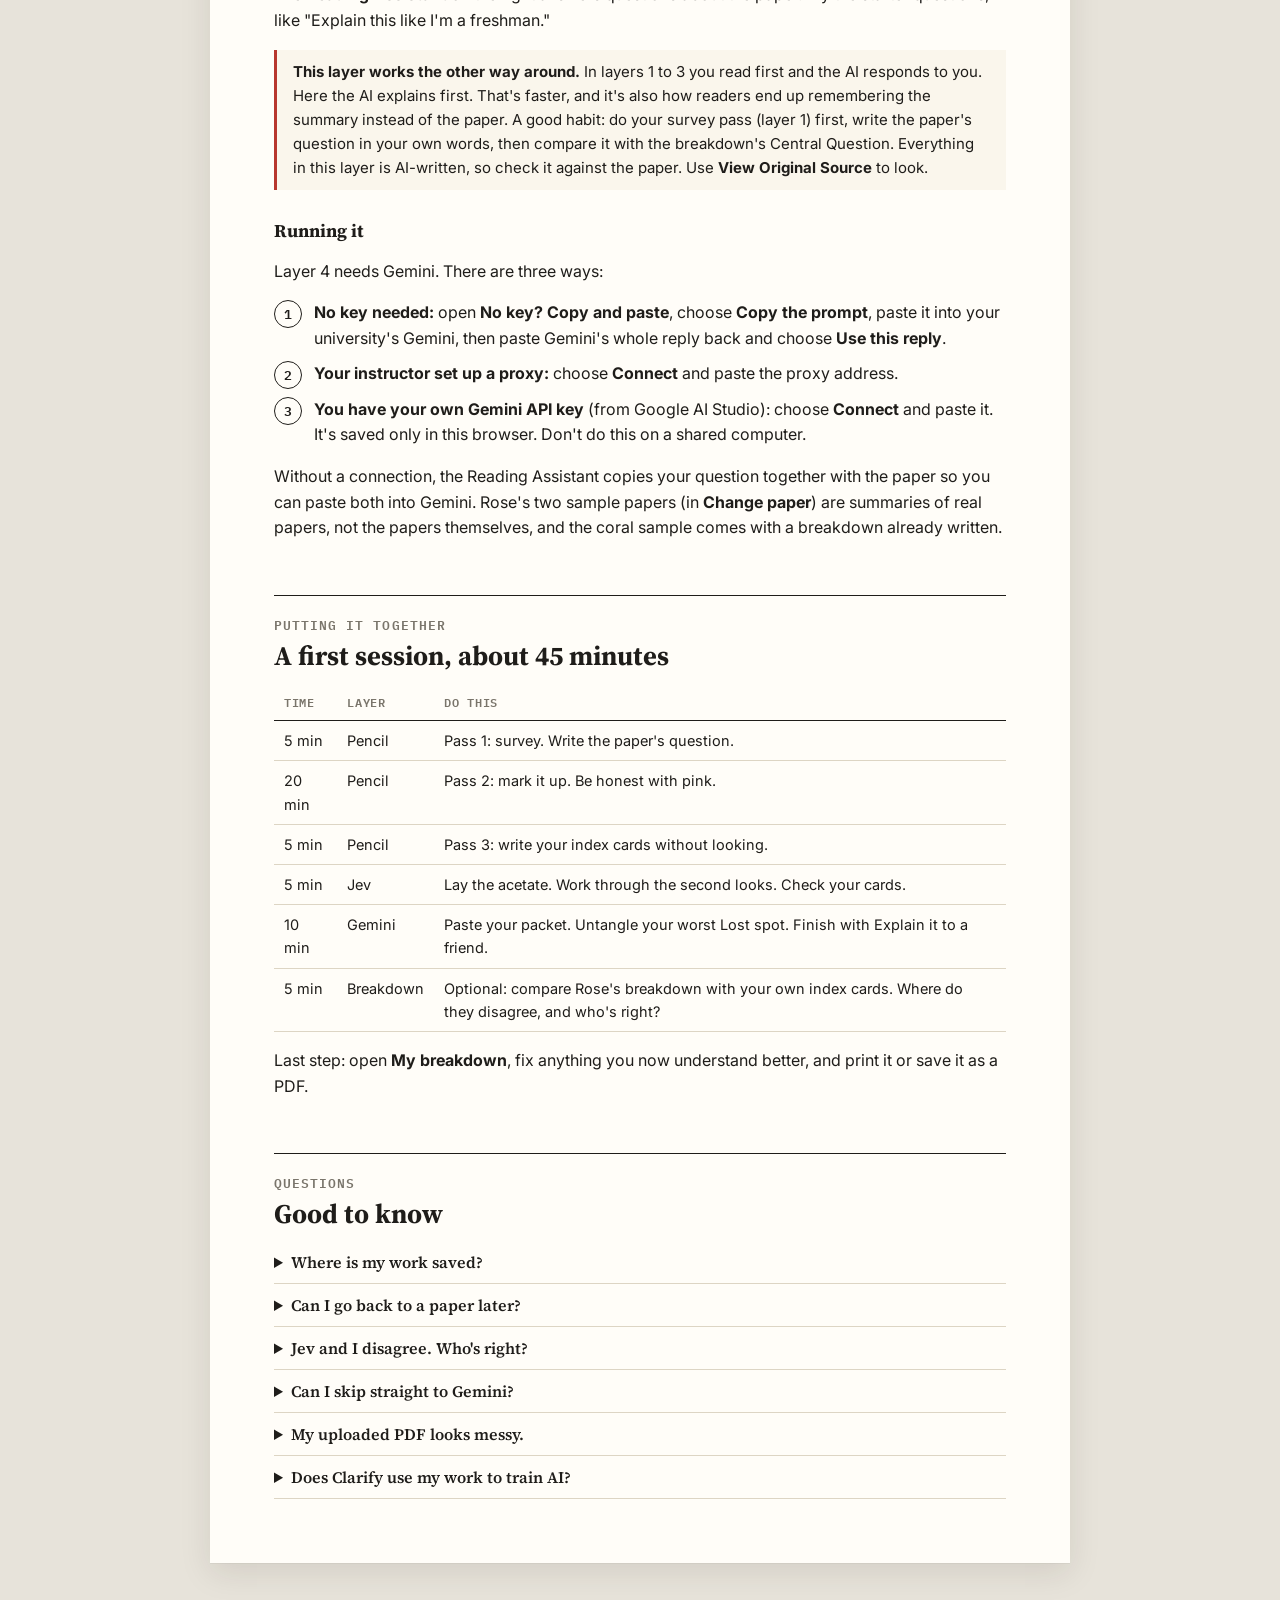
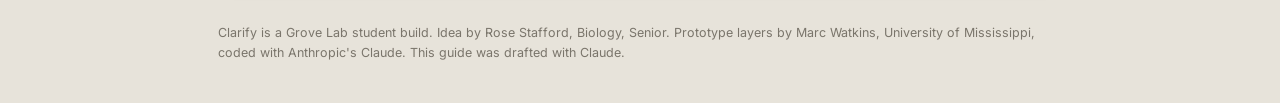
==== commit c7021502: "Add files via upload" ====
--- a/how-to-use/index.html
+++ b/how-to-use/index.html
@@ -4,7 +4,7 @@
 <meta charset="utf-8">
 <meta name="viewport" content="width=device-width, initial-scale=1">
 <title>How to Use Clarify</title>
-<meta name="description" content="A student guide to Clarify's three layers: reading with a pencil, Jev's numbers on acetate, and the Gemini reading coach.">
+<meta name="description" content="A student guide to Clarify's four layers: reading with a pencil, Jev's numbers on acetate, the Gemini reading coach, and Rose's breakdown.">
 <link rel="preconnect" href="https://fonts.googleapis.com">
 <link rel="preconnect" href="https://fonts.gstatic.com" crossorigin>
 <link href="https://fonts.googleapis.com/css2?family=IBM+Plex+Mono:wght@400;500;600&family=Inter:wght@400;500;600;700&family=Source+Serif+4:opsz,wght@8..60,400;8..60,600;8..60,700&display=swap" rel="stylesheet">
@@ -33,9 +33,9 @@
 h3 { font: 700 18px var(--serif); margin: 28px 0 6px; }
 .lede { font: 19px/1.55 var(--serif); color: var(--ink-2); margin: 0 0 18px; }
 p, li { color: var(--ink); }
-.toc { display: grid; grid-template-columns: repeat(3, 1fr); gap: 12px; margin: 26px 0 8px; }
+.toc { display: grid; grid-template-columns: repeat(2, 1fr); gap: 12px; margin: 26px 0 8px; }
 .toc a { display: block; text-decoration: none; color: var(--ink); background: var(--card); border: 1px solid var(--rule); border-radius: 10px; padding: 14px; border-top: 3px solid var(--graphite); }
-.toc a:nth-child(2) { border-top-color: var(--jev); } .toc a:nth-child(3) { border-top-color: var(--gem); }
+.toc a:nth-child(2) { border-top-color: var(--jev); } .toc a:nth-child(3) { border-top-color: var(--gem); } .toc a:nth-child(4) { border-top-color: #115e59; }
 .toc b { display: block; font: 700 17px var(--serif); }
 .toc span { font-size: 13.5px; color: var(--ink-2); }
 .toc .k { font: 600 11px var(--mono); color: var(--muted); }
@@ -89,19 +89,20 @@
 <body>
 <header class="top">
   <span class="mark" aria-hidden="true">C</span><b>Clarify</b>
-  <nav><a class="btn ghost" href="#pencil">1 Pencil</a><a class="btn ghost" href="#jev">2 Jev</a><a class="btn ghost" href="#gemini">3 Gemini</a><button class="btn ghost" onclick="print()">Print this guide</button><a class="btn" href="../index.html">Open Clarify</a></nav>
+  <nav><a class="btn ghost" href="#pencil">1 Pencil</a><a class="btn ghost" href="#jev">2 Jev</a><a class="btn ghost" href="#gemini">3 Gemini</a><a class="btn ghost" href="#breakdown">4 Breakdown</a><button class="btn ghost" onclick="print()">Print this guide</button><a class="btn" href="../index.html">Open Clarify</a></nav>
 </header>
 
 <main class="page">
   <span class="eyebrow">Student guide</span>
   <h1>How to use Clarify</h1>
   <p class="lede">Scientific papers are hard to read until someone shows you how. Clarify gives you a way in: you read the paper with a pencil first, and only then bring in two kinds of AI to check your reading and coach you through the hard parts.</p>
-  <p>Clarify has three layers. They're tabs at the top of the app, and they're meant to be used in order. Each one sits on top of the last, the way a clear sheet sits on top of a page.</p>
+  <p>Clarify has four layers. They're tabs at the top of the app, and the first three are meant to be used in order. Each one sits on top of the last, the way a clear sheet sits on top of a page.</p>
 
   <div class="toc">
     <a href="#pencil"><span class="k">LAYER 1</span><b>Pencil</b><span>You read and mark the paper. No AI. Everything here is your thinking.</span></a>
     <a href="#jev"><span class="k">LAYER 2</span><b>Jev</b><span>An AI that answers in numbers, not words. A second opinion on your marks.</span></a>
     <a href="#gemini"><span class="k">LAYER 3</span><b>Gemini</b><span>An AI that talks, held to rules. A coach for the parts you're still stuck on.</span></a>
+    <a href="#breakdown"><span class="k">LAYER 4</span><b>Breakdown</b><span>Rose's own build: Gemini explains the paper first, then answers your questions.</span></a>
   </div>
 
   <div class="note"><b>Why this order?</b> If an AI explains the paper first, you end up remembering the explanation, not the paper. If you read first, the AI has something to work with: your questions, your confusion, your words. That's what makes the help useful.</div>
@@ -217,6 +218,25 @@
   <div class="note gem"><b>If it breaks a rule, say so.</b> Type: <span class="quote">That's against the Clarify rules. Ask me first.</span> or <span class="quote">Which paragraph says that?</span> If it can't point to a paragraph, treat what it said as general background, not as what this paper found.</div>
   <div class="note warn"><b>Be honest about using it.</b> At the end, the coach gives you a one-line AI-use note. Keep it with your notes, and check your course's AI policy before using any of this in graded work. Your packet goes to Google when you paste it, so leave out anything private.</div>
 
+  <h2 id="breakdown"><span class="n">LAYER 4</span>Breakdown: Rose's build</h2>
+  <p>Clarify started as Rose Stafford's idea: put in a paper, get it broken down into pieces you can digest, then ask questions. Layer 4 is her prototype of that, kept the way she designed it. Gemini reads the paper and writes:</p>
+  <ul>
+    <li><b>The 10-Second Takeaway</b> and the paper's central question,</li>
+    <li>a <b>plain-language overview</b> and five cards, from the big picture to why it matters,</li>
+    <li>a <b>jargon decoder</b>, and</li>
+    <li><b>discussion questions</b> to take to class.</li>
+  </ul>
+  <p>The <b>Reading Assistant</b> on the right answers questions about the paper. Try the starter questions, like "Explain this like I'm a freshman."</p>
+  <div class="note warn"><b>This layer works the other way around.</b> In layers 1 to 3 you read first and the AI responds to you. Here the AI explains first. That's faster, and it's also how readers end up remembering the summary instead of the paper. A good habit: do your survey pass (layer 1) first, write the paper's question in your own words, then compare it with the breakdown's Central Question. Everything in this layer is AI-written, so check it against the paper. Use <b>View Original Source</b> to look.</div>
+  <h3>Running it</h3>
+  <p>Layer 4 needs Gemini. There are three ways:</p>
+  <ol class="steps">
+    <li><b>No key needed:</b> open <b>No key? Copy and paste</b>, choose <b>Copy the prompt</b>, paste it into your university's Gemini, then paste Gemini's whole reply back and choose <b>Use this reply</b>.</li>
+    <li><b>Your instructor set up a proxy:</b> choose <b>Connect</b> and paste the proxy address.</li>
+    <li><b>You have your own Gemini API key</b> (from Google AI Studio): choose <b>Connect</b> and paste it. It's saved only in this browser. Don't do this on a shared computer.</li>
+  </ol>
+  <p>Without a connection, the Reading Assistant copies your question together with the paper so you can paste both into Gemini. Rose's two sample papers (in <b>Change paper</b>) are summaries of real papers, not the papers themselves, and the coral sample comes with a breakdown already written.</p>
+
   <h2 id="session"><span class="n">PUTTING IT TOGETHER</span>A first session, about 45 minutes</h2>
   <table>
     <tr><th>Time</th><th>Layer</th><th>Do this</th></tr>
@@ -225,6 +245,7 @@
     <tr><td>5 min</td><td>Pencil</td><td>Pass 3: write your index cards without looking.</td></tr>
     <tr><td>5 min</td><td>Jev</td><td>Lay the acetate. Work through the second looks. Check your cards.</td></tr>
     <tr><td>10 min</td><td>Gemini</td><td>Paste your packet. Untangle your worst Lost spot. Finish with Explain it to a friend.</td></tr>
+    <tr><td>5 min</td><td>Breakdown</td><td>Optional: compare Rose's breakdown with your own index cards. Where do they disagree, and who's right?</td></tr>
   </table>
   <p>Last step: open <b>My breakdown</b>, fix anything you now understand better, and print it or save it as a PDF.</p>
 
